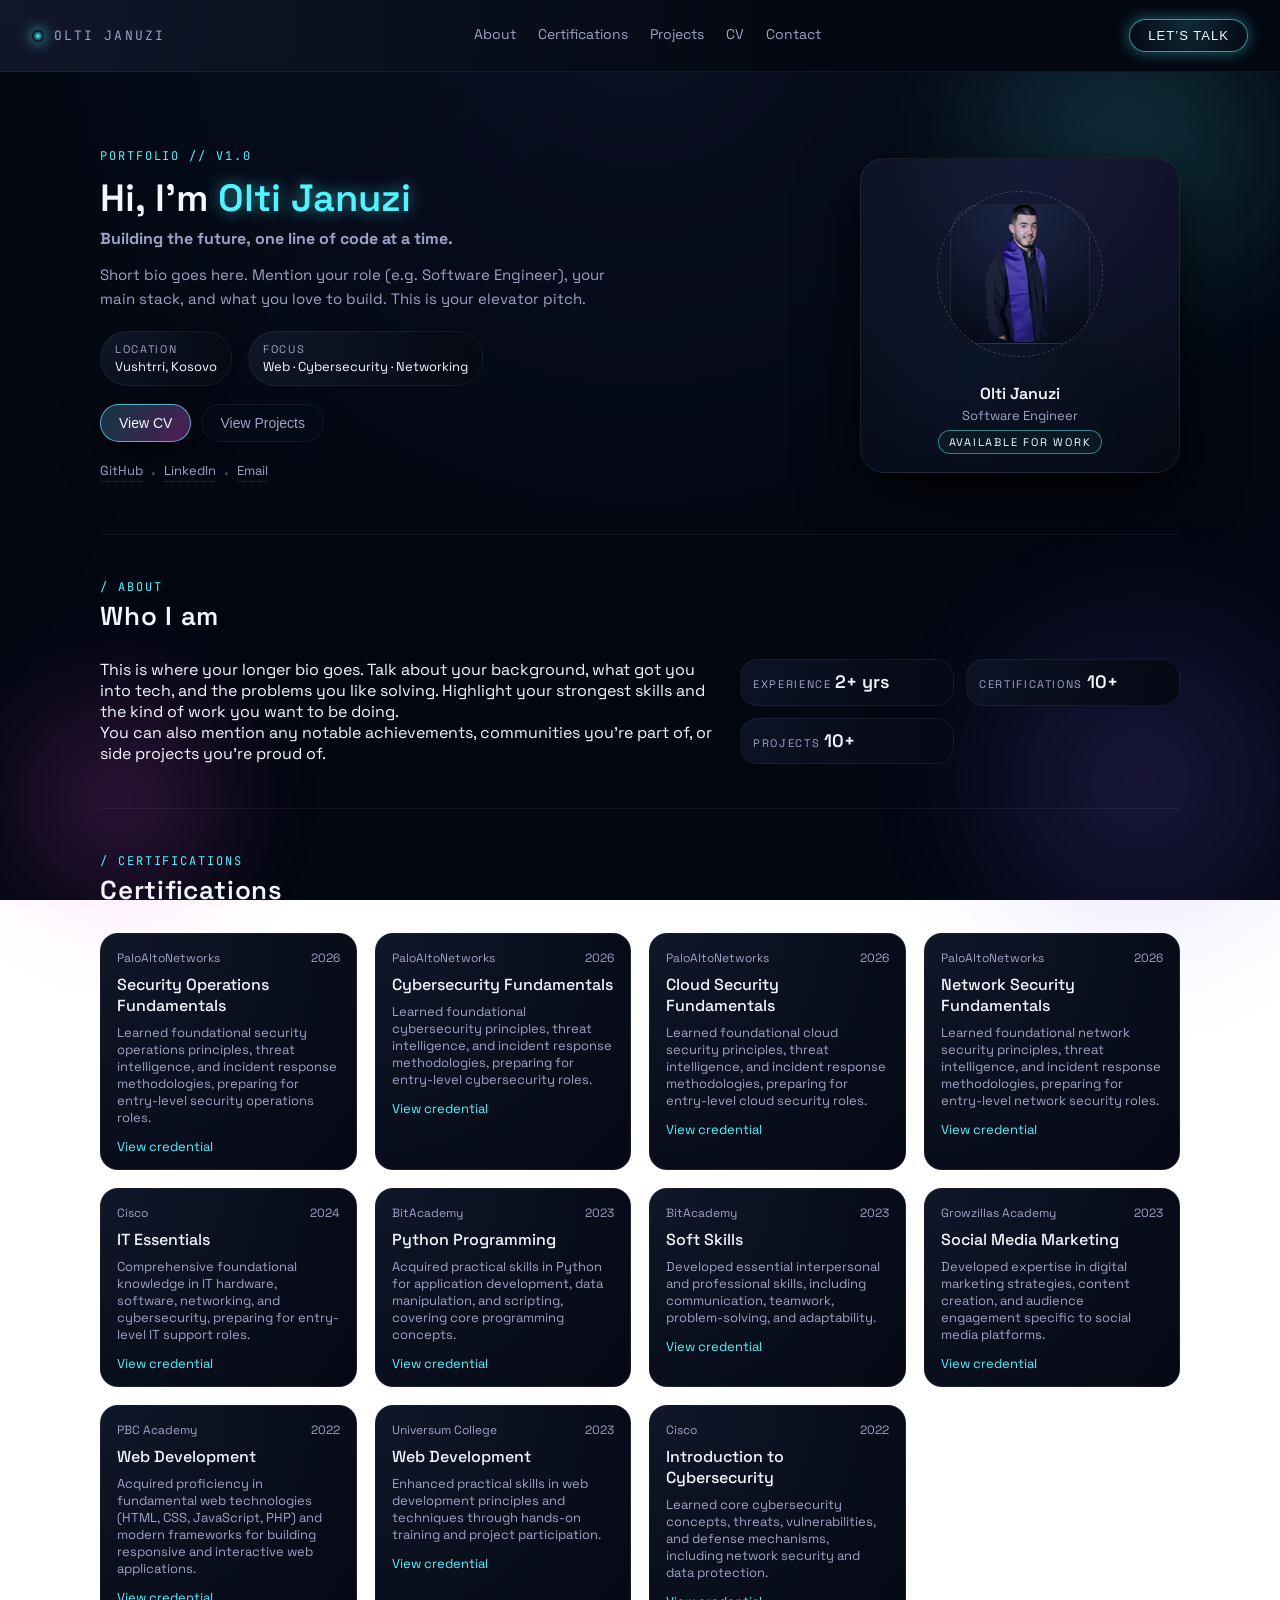
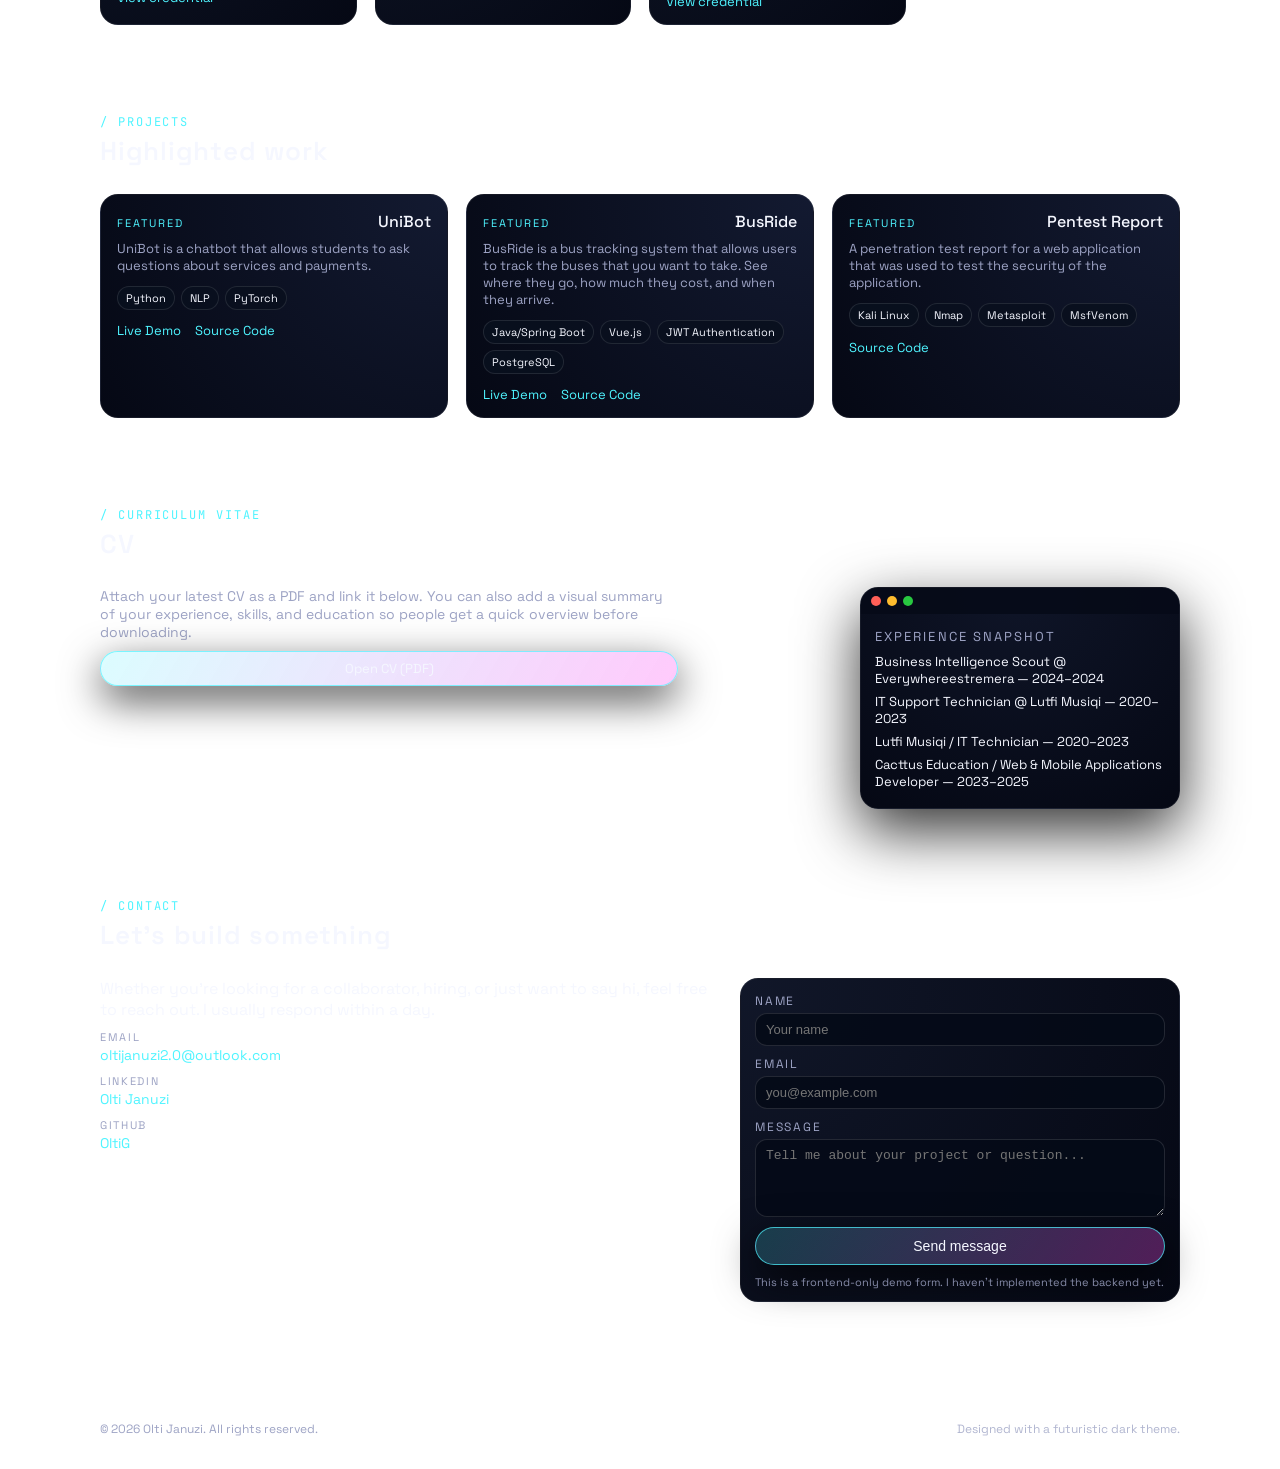
==== Portfolio/index.html @ 31d07fdd "Initial Portfolio" ====
<!DOCTYPE html>
<html lang="en">
  <head>
    <meta charset="UTF-8" />
    <meta name="viewport" content="width=device-width, initial-scale=1.0" />
    <title>Olti Januzi • Portfolio</title>
    <link rel="stylesheet" href="styles.css" />
    <link rel="preconnect" href="https://fonts.googleapis.com" />
    <link rel="preconnect" href="https://fonts.gstatic.com" crossorigin />
    <link
      href="https://fonts.googleapis.com/css2?family=Space+Grotesk:wght@400;500;700&family=JetBrains+Mono:wght@400;600&display=swap"
      rel="stylesheet"
    />
  </head>
  <body>
    <div class="glow-orbit glow-orbit--one"></div>
    <div class="glow-orbit glow-orbit--two"></div>
    <div class="glow-orbit glow-orbit--three"></div>

    <header class="nav">
      <div class="nav__brand">
        <span class="nav__logo-dot"></span>
        <span class="nav__logo-text">Olti Januzi</span>
      </div>
      <nav class="nav__links">
        <a href="#about">About</a>
        <a href="#certifications">Certifications</a>
        <a href="#projects">Projects</a>
        <a href="#cv">CV</a>
        <a href="#contact">Contact</a>
      </nav>
      <button class="nav__cta" onclick="scrollToSection('contact')">
        Let’s talk
      </button>
    </header>

    <main>
      <section id="hero" class="section hero">
        <div class="hero__content">
          <p class="hero__eyebrow">PORTFOLIO  //  v1.0</p>
          <h1 class="hero__title">
            <span class="hero__title-main">Hi, I’m <span class="accent">Olti Januzi</span></span>
            <span class="hero__title-sub">Building the future, one line of code at a time.</span>
          </h1>
          <p class="hero__text">
            Short bio goes here. Mention your role (e.g. Software Engineer), your main stack,
            and what you love to build. This is your elevator pitch.
          </p>

          <div class="hero__meta">
            <div class="hero__meta-item">
              <span class="label">Location</span>
              <span class="value">Vushtrri, Kosovo</span>
            </div>
            <div class="hero__meta-item">
              <span class="label">Focus</span>
              <span class="value">Web · Cybersecurity · Networking</span>
            </div>
          </div>

          <div class="hero__actions">
            <button class="btn btn--primary" onclick="scrollToSection('cv')">
              View CV
            </button>
            <button class="btn btn--ghost" onclick="scrollToSection('projects')">
              View Projects
            </button>
          </div>

          <div class="hero__links">
            <a href="https://github.com/OltiG" target="_blank" rel="noreferrer">
              GitHub
            </a>
            <span class="divider">•</span>
            <a href="https://linkedin.com/in/olti-januzi" target="_blank" rel="noreferrer">
              LinkedIn
            </a>
            <span class="divider">•</span>
            <a href="mailto:oltijanuzi2.0@outlook.com">Email</a>
          </div>
        </div>

        <aside class="hero__profile">
          <div class="profile-card">
            <div class="profile-card__frame">
              <div class="profile-card__img" id="profileImage">
                <img src="./assets/PrfPic-removebg-preview.png" alt="Olti Januzi" />
              </div>
              <div class="profile-card__ring profile-card__ring--outer"></div>
              <!-- <div class="profile-card__ring profile-card__ring--inner"></div> -->
            </div>
            <div class="profile-card__info">
              <p class="profile-card__name">Olti Januzi</p>
              <p class="profile-card__role">Software Engineer</p>
              <p class="profile-card__tag">Available for work</p>
            </div>
          </div>
        </aside>
      </section>

      <section id="about" class="section section--border">
        <div class="section__header">
          <p class="section__eyebrow">/ about</p>
          <h2>Who I am</h2>
        </div>
        <div class="grid grid--two">
          <div>
            <p>
              This is where your longer bio goes. Talk about your background, what got you
              into tech, and the problems you like solving. Highlight your strongest skills
              and the kind of work you want to be doing.
            </p>
            <p>
              You can also mention any notable achievements, communities you’re part of,
              or side projects you’re proud of.
            </p>
          </div>
          <div class="about__stats">
            <div class="stat-card">
              <span class="stat-card__label">Experience</span>
              <span class="stat-card__value">2+ yrs</span>
            </div>
            <div class="stat-card">
              <span class="stat-card__label">Certifications</span>
              <span class="stat-card__value">10+</span>
            </div>
            <div class="stat-card">
              <span class="stat-card__label">Projects</span>
              <span class="stat-card__value">10+</span>
            </div>
          </div>
        </div>
      </section>

      <section id="certifications" class="section section--border">
        <div class="section__header">
          <p class="section__eyebrow">/ certifications</p>
          <h2>Certifications</h2>
        </div>
        <div class="cert-grid">
          <article class="cert-card">
            <div class="cert-card__meta">
              <p class="cert-card__provider">PaloAltoNetworks</p>
              <p class="cert-card__date">2026</p>
            </div>
            <h3 class="cert-card__title">Security Operations Fundamentals</h3>
            <p class="cert-card__desc">
              Learned foundational security operations principles, threat intelligence, and incident response methodologies, 
              preparing for entry-level security operations roles.             </p>
            <a href="https://www.credly.com/badges/3a771171-7d0f-480e-9e2d-10430572634a/public_url" class="cert-card__link" target="_blank" rel="noreferrer">
              View credential
            </a>
          </article>
          <article class="cert-card">
            <div class="cert-card__meta">
              <p class="cert-card__provider">PaloAltoNetworks</p>
              <p class="cert-card__date">2026</p>
            </div>
            <h3 class="cert-card__title">Cybersecurity Fundamentals</h3>
            <p class="cert-card__desc">
              Learned foundational cybersecurity principles, threat intelligence, and incident response methodologies, 
              preparing for entry-level cybersecurity roles.             </p>
            <a href="https://www.credly.com/badges/3a771171-7d0f-480e-9e2d-10430572634a/public_url" class="cert-card__link" target="_blank" rel="noreferrer">
              View credential
            </a>
          </article>
          <article class="cert-card">
            <div class="cert-card__meta">
              <p class="cert-card__provider">PaloAltoNetworks</p>
              <p class="cert-card__date">2026</p>
            </div>
            <h3 class="cert-card__title">Cloud Security Fundamentals</h3>
            <p class="cert-card__desc">
              Learned foundational cloud security principles, threat intelligence, and incident response methodologies, 
              preparing for entry-level cloud security roles.             </p>
            <a href="https://www.credly.com/badges/3a771171-7d0f-480e-9e2d-10430572634a/public_url" class="cert-card__link" target="_blank" rel="noreferrer">
              View credential
            </a>
          </article>
          <article class="cert-card">
            <div class="cert-card__meta">
              <p class="cert-card__provider">PaloAltoNetworks</p>
              <p class="cert-card__date">2026</p>
            </div>
            <h3 class="cert-card__title">Network Security Fundamentals</h3>
            <p class="cert-card__desc">
              Learned foundational network security principles, threat intelligence, and incident response methodologies, 
              preparing for entry-level network security roles.             </p>
            <a href="https://www.credly.com/badges/3a771171-7d0f-480e-9e2d-10430572634a/public_url" class="cert-card__link" target="_blank" rel="noreferrer">
              View credential
            </a>
          </article>
          <article class="cert-card">
            <div class="cert-card__meta">
              <p class="cert-card__provider">Cisco</p>
              <p class="cert-card__date">2024</p>
            </div>
            <h3 class="cert-card__title">IT Essentials</h3>
            <p class="cert-card__desc">
              Comprehensive foundational knowledge in IT hardware, software, networking, and 
              cybersecurity, preparing for entry-level IT support roles.             </p>
            <a href="https://www.credly.com/badges/3a771171-7d0f-480e-9e2d-10430572634a/public_url" class="cert-card__link" target="_blank" rel="noreferrer">
              View credential
            </a>
          </article>

          <article class="cert-card">
            <div class="cert-card__meta">
              <p class="cert-card__provider">BitAcademy</p>
              <p class="cert-card__date">2023</p>
            </div>
            <h3 class="cert-card__title">Python Programming</h3>
            <p class="cert-card__desc">
              Acquired practical skills in Python for application development, data manipulation, and 
              scripting, covering core programming concepts.             </p>
            <a href="https://www.credly.com/badges/3a771171-7d0f-480e-9e2d-10430572634a/public_url" class="cert-card__link" target="_blank" rel="noreferrer">
              View credential
            </a>
          </article>
          
          <article class="cert-card">
            <div class="cert-card__meta">
              <p class="cert-card__provider">BitAcademy</p>
              <p class="cert-card__date">2023</p>
            </div>
            <h3 class="cert-card__title">Soft Skills</h3>
            <p class="cert-card__desc">
              Developed essential interpersonal and professional skills, including communication, 
              teamwork, problem-solving, and adaptability.             </p>
            <a href="https://www.credly.com/badges/3a771171-7d0f-480e-9e2d-10430572634a/public_url" class="cert-card__link" target="_blank" rel="noreferrer">
              View credential
            </a>
          </article>
          <article class="cert-card">
            <div class="cert-card__meta">
              <p class="cert-card__provider">Growzillas Academy</p>
              <p class="cert-card__date">2023</p>
            </div>
            <h3 class="cert-card__title">Social Media Marketing</h3>
            <p class="cert-card__desc">
              Developed expertise in digital marketing strategies, content creation, and audience 
              engagement specific to social media platforms.            </p>
            <a href="https://www.credly.com/badges/3a771171-7d0f-480e-9e2d-10430572634a/public_url" class="cert-card__link" target="_blank" rel="noreferrer">
              View credential
            </a>
          </article>
          <article class="cert-card">
            <div class="cert-card__meta">
              <p class="cert-card__provider">PBC Academy</p>
              <p class="cert-card__date">2022</p>
            </div>
            <h3 class="cert-card__title">Web Development</h3>
            <p class="cert-card__desc">
              Acquired proficiency in fundamental web technologies (HTML, CSS, JavaScript, PHP) and 
              modern frameworks for building responsive and interactive web applications.            </p>
            <a href="https://www.credly.com/badges/3a771171-7d0f-480e-9e2d-10430572634a/public_url" class="cert-card__link" target="_blank" rel="noreferrer">
              View credential
            </a>
          </article>
          <article class="cert-card">
            <div class="cert-card__meta">
              <p class="cert-card__provider">Universum College</p>
              <p class="cert-card__date">2023</p>
            </div>
            <h3 class="cert-card__title">Web Development</h3>
            <p class="cert-card__desc">
              Enhanced practical skills in web development principles and techniques through hands-on 
              training and project participation.             </p>
            <a href="https://www.credly.com/badges/3a771171-7d0f-480e-9e2d-10430572634a/public_url" class="cert-card__link" target="_blank" rel="noreferrer">
              View credential
            </a>
          </article>
          <article class="cert-card">
            <div class="cert-card__meta">
              <p class="cert-card__provider">Cisco</p>
              <p class="cert-card__date">2022</p>
            </div>
            <h3 class="cert-card__title">Introduction to Cybersecurity</h3>
            <p class="cert-card__desc">
              Learned core cybersecurity concepts, threats, vulnerabilities, and defense mechanisms, 
              including network security and data protection.             </p>
            <a href="https://www.credly.com/badges/3a771171-7d0f-480e-9e2d-10430572634a/public_url" class="cert-card__link" target="_blank" rel="noreferrer">
              View credential
            </a>
          </article>
        </div>
      </section>

      <section id="projects" class="section section--border">
        <div class="section__header">
          <p class="section__eyebrow">/ projects</p>
          <h2>Highlighted work</h2>
        </div>
        <div class="project-grid">
          <article class="project-card">
            <div class="project-card__header">
              <p class="project-card__tag">Featured</p>
              <h3 class="project-card__title">UniBot</h3>
            </div>
            <p class="project-card__desc">
              UniBot is a chatbot that allows students to ask questions about services and payments.
            </p>
            <div class="project-card__meta">
              <span class="chip">Python</span>
              <span class="chip">NLP</span>
              <span class="chip">PyTorch</span>
            </div>
            <div class="project-card__links">
              <a href="https://github.com/OltiG/UniBot" target="_blank" rel="noreferrer">Live Demo</a>
              <a href="https://github.com/OltiG/UniBot" target="_blank" rel="noreferrer">Source Code</a>
            </div>
          </article>

          <article class="project-card">
            <div class="project-card__header">
              <p class="project-card__tag">Featured</p>
              <h3 class="project-card__title">BusRide</h3>
            </div>
            <p class="project-card__desc">
              BusRide is a bus tracking system that allows users to track the buses that you want to take. See where they go, how much they cost, and when they arrive.
            </p>
            <div class="project-card__meta">
              <span class="chip">Java/Spring Boot</span>
              <span class="chip">Vue.js</span>
              <span class="chip">JWT Authentication</span>
              <span class="chip">PostgreSQL</span>
            </div>
            <div class="project-card__links">
              <a href="https://github.com/OltiG/BusRide" target="_blank" rel="noreferrer">Live Demo</a>
              <a href="https://github.com/OltiG/BusRide" target="_blank" rel="noreferrer">Source Code</a>
            </div>
          </article>
          <article class="project-card">
            <div class="project-card__header">
              <p class="project-card__tag">Featured</p>
              <h3 class="project-card__title">Pentest Report</h3>
            </div>
            <p class="project-card__desc">
              A penetration test report for a web application that was used to test the security of the application.
            </p>
            <div class="project-card__meta">
              <span class="chip">Kali Linux</span>
              <span class="chip">Nmap</span>
              <span class="chip">Metasploit</span>
              <span class="chip">MsfVenom</span>
            </div>
            <div class="project-card__links">
              <a href="./assets/PenetrationTestReport.pdf" target="_blank" rel="noreferrer">Source Code</a>
            </div>
          </article>
          
        </div>
      </section>

      <section id="cv" class="section section--border">
        <div class="section__header">
          <p class="section__eyebrow">/ curriculum vitae</p>
          <h2>CV</h2>
        </div>
        <div class="cv-layout">
          <div class="cv-layout__summary">
            <p>
              Attach your latest CV as a PDF and link it below. You can also add a visual
              summary of your experience, skills, and education so people get a quick overview
              before downloading.
            </p>
            <a id="cvDownload" href="./assets/Olti_Januzi_CV_EP.pdf" class="btn btn--primary btn--sm" target="_blank" rel="noreferrer">
              Open CV (PDF)
            </a>
            
          </div>
          <div class="cv-layout__preview">
            <div class="cv-preview">
              <div class="cv-preview__header">
                <span class="dot dot--red"></span>
                <span class="dot dot--amber"></span>
                <span class="dot dot--green"></span>
              </div>
              <div class="cv-preview__body">
                <p class="cv-preview__title">Experience Snapshot</p>
                <ul class="cv-preview__list">
                  <li>Business Intelligence Scout @ Everywhereestremera — 2024–2024</li>
                  <li>IT Support Technician @ Lutfi Musiqi — 2020–2023</li>
                  <li>Lutfi Musiqi / IT Technician — 2020–2023</li>
                  <li>Cacttus Education / Web & Mobile Applications Developer — 2023–2025</li>
                </ul>
              </div>
            </div>
          </div>
        </div>
      </section>

      <section id="contact" class="section section--border section--last">
        <div class="section__header">
          <p class="section__eyebrow">/ contact</p>
          <h2>Let’s build something</h2>
        </div>
        <div class="grid grid--two">
          <div>
            <p>
              Whether you’re looking for a collaborator, hiring, or just want to say hi,
              feel free to reach out. I usually respond within a day.
            </p>
            <div class="contact__channel">
              <span class="label">Email</span>
              <a href="mailto:oltijanuzi2.0@outlook.com" class="value">
                oltijanuzi2.0@outlook.com
              </a>
            </div>
            <div class="contact__channel">
              <span class="label">LinkedIn</span>
              <a href="https://linkedin.com/in/olti-januzi" target="_blank" rel="noreferrer" class="value">
                Olti Januzi
              </a>
            </div>
            <div class="contact__channel">
              <span class="label">GitHub</span>
              <a href="https://github.com/OltiG" target="_blank" rel="noreferrer" class="value">
                OltiG
              </a>
            </div>
          </div>
          <form class="contact-form" onsubmit="handleContactSubmit(event)">
            <div class="contact-form__row">
              <label>
                Name
                <input type="text" name="name" placeholder="Your name" required />
              </label>
            </div>
            <div class="contact-form__row">
              <label>
                Email
                <input type="email" name="email" placeholder="you@example.com" required />
              </label>
            </div>
            <div class="contact-form__row">
              <label>
                Message
                <textarea
                  name="message"
                  rows="4"
                  placeholder="Tell me about your project or question..."
                  required
                ></textarea>
              </label>
            </div>
            <button type="submit" class="btn btn--primary btn--full">
              Send message
            </button>
            <p class="contact-form__hint">
              This is a frontend-only demo form. I haven't implemented the backend yet.
            </p>
          </form>
        </div>
      </section>
    </main>

    <footer class="footer">
      <p>© <span id="year"></span> Olti Januzi. All rights reserved.</p>
      <p class="footer__meta">Designed with a futuristic dark theme.</p>
    </footer>

    <script src="main.js"></script>
  </body>
</html>
---- Portfolio/styles.css ----
*,
*::before,
*::after {
  box-sizing: border-box;
  margin: 0;
  padding: 0;
}

:root {
  --bg: #030711;
  --bg-elevated: #050a16;
  --bg-soft: #070d1c;
  --border-subtle: rgba(255, 255, 255, 0.06);
  --border-strong: rgba(255, 255, 255, 0.14);
  --text-main: #f5f7ff;
  --text-soft: #9da3c4;
  --accent: #4ff4ff;
  --accent-soft: rgba(79, 244, 255, 0.22);
  --accent-secondary: #ff4ff4;
  --shadow-soft: 0 22px 60px rgba(0, 0, 0, 0.8);
  --radius-lg: 18px;
  --radius-xl: 24px;
  --radius-full: 999px;
  --nav-height: 72px;
}

html,
body {
  height: 100%;
}

body {
  font-family: "Space Grotesk", system-ui, -apple-system, BlinkMacSystemFont,
    "Segoe UI", sans-serif;
  background: radial-gradient(circle at top, #0b1024 0, #030711 55%)
      fixed,
    radial-gradient(circle at bottom, #060914 0, #030711 60%) fixed;
  color: var(--text-main);
  -webkit-font-smoothing: antialiased;
}

body::before {
  content: "";
  position: fixed;
  inset: 0;
  background-image: linear-gradient(
      120deg,
      rgba(79, 244, 255, 0.08),
      transparent 40%,
      transparent 60%,
      rgba(255, 79, 244, 0.08)
    );
  opacity: 0.9;
  mix-blend-mode: soft-light;
  pointer-events: none;
  z-index: -1;
}

main {
  max-width: 1120px;
  margin: 0 auto;
  padding: calc(var(--nav-height) + 32px) 20px 80px;
}

a {
  color: inherit;
  text-decoration: none;
}

img {
  max-width: 100%;
  display: block;
}

.nav {
  position: fixed;
  top: 0;
  left: 0;
  right: 0;
  height: var(--nav-height);
  display: flex;
  align-items: center;
  justify-content: space-between;
  padding: 0 32px;
  backdrop-filter: blur(18px);
  background: radial-gradient(circle at top left, #11172a 0, #030711 65%);
  border-bottom: 1px solid rgba(255, 255, 255, 0.06);
  z-index: 20;
}

.nav__brand {
  display: flex;
  align-items: center;
  gap: 10px;
  font-family: "JetBrains Mono", monospace;
  font-size: 13px;
  letter-spacing: 0.16em;
  text-transform: uppercase;
  color: var(--text-soft);
}

.nav__logo-dot {
  width: 12px;
  height: 12px;
  border-radius: 999px;
  background: radial-gradient(circle, var(--accent) 0, #081827 60%);
  box-shadow: 0 0 14px rgba(79, 244, 255, 0.9);
}

.nav__links {
  display: flex;
  gap: 22px;
  font-size: 14px;
  color: var(--text-soft);
}

.nav__links a {
  position: relative;
  padding-bottom: 4px;
  transition: color 0.18s ease;
}

.nav__links a::after {
  content: "";
  position: absolute;
  left: 0;
  bottom: 0;
  width: 0;
  height: 1px;
  background: linear-gradient(90deg, var(--accent), var(--accent-secondary));
  transition: width 0.18s ease-out;
}

.nav__links a:hover {
  color: var(--text-main);
}

.nav__links a:hover::after {
  width: 100%;
}

.nav__cta {
  border-radius: var(--radius-full);
  border: 1px solid rgba(79, 244, 255, 0.6);
  background: radial-gradient(circle at top, rgba(79, 244, 255, 0.16), #040814);
  color: var(--text-main);
  padding: 8px 18px;
  font-size: 13px;
  letter-spacing: 0.08em;
  text-transform: uppercase;
  cursor: pointer;
  display: flex;
  align-items: center;
  gap: 6px;
  transition: background 0.18s ease, transform 0.18s ease,
    box-shadow 0.18s ease;
  box-shadow: 0 0 16px rgba(79, 244, 255, 0.4);
}

.nav__cta:hover {
  transform: translateY(-1px);
  box-shadow: 0 0 24px rgba(79, 244, 255, 0.6);
}

.nav__cta:active {
  transform: translateY(0);
  box-shadow: 0 0 12px rgba(79, 244, 255, 0.4);
}

.section {
  padding: 44px 0;
}

.section--border {
  border-top: 1px solid var(--border-subtle);
}

.section--last {
  padding-bottom: 16px;
}

.section__header {
  margin-bottom: 26px;
}

.section__eyebrow {
  font-family: "JetBrains Mono", monospace;
  font-size: 12px;
  letter-spacing: 0.16em;
  text-transform: uppercase;
  color: var(--accent);
  margin-bottom: 4px;
}

.section__header h2 {
  font-size: 26px;
  font-weight: 600;
  letter-spacing: 0.03em;
}

.hero {
  display: grid;
  grid-template-columns: minmax(0, 1.4fr) minmax(0, 1fr);
  gap: 48px;
  align-items: center;
  padding-bottom: 52px;
}

.hero__eyebrow {
  font-family: "JetBrains Mono", monospace;
  font-size: 12px;
  letter-spacing: 0.16em;
  text-transform: uppercase;
  color: var(--accent);
  margin-bottom: 10px;
}

.hero__title {
  display: flex;
  flex-direction: column;
  gap: 6px;
  margin-bottom: 14px;
}

.hero__title-main {
  font-size: clamp(30px, 4vw, 38px);
  font-weight: 600;
}

.hero__title-sub {
  font-size: 16px;
  color: var(--text-soft);
}

.accent {
  color: var(--accent);
  text-shadow: 0 0 16px rgba(79, 244, 255, 0.6);
}

.hero__text {
  font-size: 15px;
  color: var(--text-soft);
  max-width: 540px;
  line-height: 1.6;
}

.hero__meta {
  display: flex;
  flex-wrap: wrap;
  gap: 16px;
  margin: 20px 0 18px;
}

.hero__meta-item {
  padding: 10px 14px;
  border-radius: 999px;
  border: 1px solid var(--border-subtle);
  background: radial-gradient(circle at top left, #101728, #050913);
  display: flex;
  flex-direction: column;
  gap: 2px;
}

.label {
  font-size: 11px;
  text-transform: uppercase;
  letter-spacing: 0.15em;
  color: var(--text-soft);
}

.value {
  font-size: 13px;
}

.hero__actions {
  display: flex;
  flex-wrap: wrap;
  gap: 10px;
}

.btn {
  border-radius: var(--radius-full);
  border: none;
  cursor: pointer;
  font-size: 14px;
  padding: 10px 18px;
  display: inline-flex;
  align-items: center;
  justify-content: center;
  gap: 8px;
  transition: transform 0.16s ease, box-shadow 0.16s ease,
    background 0.16s ease, border-color 0.16s ease;
}

.btn--primary {
  background: linear-gradient(
    120deg,
    rgba(79, 244, 255, 0.2),
    rgba(255, 79, 244, 0.3)
  );
  border: 1px solid rgba(79, 244, 255, 0.7);
  box-shadow: 0 14px 40px rgba(0, 0, 0, 0.7);
  color: var(--text-main);
}

.btn--primary:hover {
  transform: translateY(-1px);
  box-shadow: 0 18px 50px rgba(0, 0, 0, 0.85);
}

.btn--ghost {
  background: rgba(6, 11, 24, 0.8);
  border: 1px solid var(--border-subtle);
  color: var(--text-soft);
}

.btn--ghost:hover {
  border-color: var(--accent-soft);
  color: var(--text-main);
}

.btn--sm {
  padding: 8px 14px;
  font-size: 13px;
}

.btn--full {
  width: 100%;
}

.hero__links {
  display: flex;
  flex-wrap: wrap;
  align-items: center;
  gap: 8px;
  margin-top: 20px;
  font-size: 13px;
  color: var(--text-soft);
}

.hero__links a {
  padding-bottom: 2px;
  border-bottom: 1px dotted rgba(255, 255, 255, 0.18);
}

.hero__links a:hover {
  color: var(--accent);
  border-bottom-style: solid;
}

.hero__links .divider {
  opacity: 0.4;
}

.hero__profile {
  display: flex;
  justify-content: flex-end;
}

.profile-card {
  width: 100%;
  max-width: 320px;
  background: radial-gradient(circle at top, #141b33, #050913);
  border-radius: var(--radius-xl);
  padding: 20px 18px 18px;
  border: 1px solid rgba(255, 255, 255, 0.08);
  box-shadow: var(--shadow-soft);
  position: relative;
  overflow: hidden;
}

.profile-card::before {
  content: "";
  position: absolute;
  inset: -80px;
  background-image: conic-gradient(
    from 220deg,
    rgba(79, 244, 255, 0.18),
    transparent,
    rgba(255, 79, 244, 0.14),
    transparent,
    rgba(79, 244, 255, 0.18)
  );
  opacity: 0.8;
  mix-blend-mode: soft-light;
  pointer-events: none;
}

.profile-card__frame {
  position: relative;
  width: 190px;
  height: 190px;
  margin: 0 auto 14px;
  display: grid;
  place-items: center;
}

.profile-card__img {
  width: 140px;
  height: 140px;
  border-radius: 32px;
  overflow: hidden;
  background: radial-gradient(circle at top, #1c2748, #060915);
  border: 1px solid rgba(255, 255, 255, 0.08);
  display: grid;
  place-items: center;
  font-size: 12px;
  text-align: center;
  color: var(--text-soft);
  padding: 0;
  position: relative;
}

.profile-card__img img {
  width: 100%;
  height: 100%;
  object-fit: cover;
  display: block;
}

.profile-card__img span {
  opacity: 0.7;
  padding: 14px;
}

.profile-card__ring {
  position: absolute;
  border-radius: 999px;
  border: 1px dashed rgba(255, 255, 255, 0.18);
  inset: 12px;
  animation: orbit 15s linear infinite;
}

.profile-card__ring--inner {
  inset: 32px;
  border-style: solid;
  border-color: rgba(79, 244, 255, 0.4);
  animation-duration: 22s;
}

.profile-card__info {
  position: relative;
  text-align: center;
  z-index: 1;
}

.profile-card__name {
  font-weight: 600;
  margin-bottom: 3px;
}

.profile-card__role {
  font-size: 13px;
  color: var(--text-soft);
  margin-bottom: 6px;
}

.profile-card__tag {
  display: inline-flex;
  padding: 4px 10px;
  border-radius: 999px;
  border: 1px solid rgba(79, 244, 255, 0.5);
  background: rgba(10, 26, 36, 0.9);
  font-size: 11px;
  text-transform: uppercase;
  letter-spacing: 0.16em;
}

.grid {
  display: grid;
  gap: 24px;
}

.grid--two {
  grid-template-columns: minmax(0, 1.4fr) minmax(0, 1fr);
}

.about__stats {
  display: grid;
  grid-template-columns: repeat(2, minmax(0, 1fr));
  gap: 12px;
}

.stat-card {
  border-radius: 18px;
  border: 1px solid var(--border-subtle);
  padding: 10px 12px;
  background: radial-gradient(circle at top left, #0d1326, #050814);
}

.stat-card__label {
  font-size: 11px;
  text-transform: uppercase;
  letter-spacing: 0.15em;
  color: var(--text-soft);
}

.stat-card__value {
  font-size: 18px;
  font-weight: 600;
}

.cert-grid {
  display: grid;
  grid-template-columns: repeat(auto-fit, minmax(240px, 1fr));
  gap: 18px;
}

.cert-card {
  border-radius: 18px;
  border: 1px solid var(--border-subtle);
  padding: 16px 16px 14px;
  background: radial-gradient(circle at top left, #101729, #050814);
  display: flex;
  flex-direction: column;
  gap: 8px;
}

.cert-card__meta {
  display: flex;
  justify-content: space-between;
  font-size: 12px;
  color: var(--text-soft);
}

.cert-card__title {
  font-size: 16px;
  font-weight: 500;
}

.cert-card__desc {
  font-size: 13px;
  color: var(--text-soft);
}

.cert-card__link {
  margin-top: 4px;
  font-size: 13px;
  color: var(--accent);
}

.cert-card__link:hover {
  text-decoration: underline;
}

.cert-card--placeholder {
  border-style: dashed;
  align-items: center;
  justify-content: center;
  color: var(--text-soft);
  font-size: 13px;
}

.project-grid {
  display: grid;
  grid-template-columns: repeat(auto-fit, minmax(260px, 1fr));
  gap: 18px;
}

.project-card {
  border-radius: 18px;
  border: 1px solid var(--border-subtle);
  padding: 16px 16px 14px;
  background: radial-gradient(circle at top right, #131a31, #050814);
  display: flex;
  flex-direction: column;
  gap: 8px;
}

.project-card__header {
  display: flex;
  justify-content: space-between;
  align-items: baseline;
}

.project-card__tag {
  font-size: 11px;
  text-transform: uppercase;
  letter-spacing: 0.18em;
  color: var(--accent);
}

.project-card__title {
  font-size: 16px;
  font-weight: 500;
}

.project-card__desc {
  font-size: 13px;
  color: var(--text-soft);
}

.project-card__meta {
  display: flex;
  flex-wrap: wrap;
  gap: 6px;
  margin-top: 4px;
}

.chip {
  font-size: 11px;
  border-radius: 999px;
  padding: 4px 8px;
  background: rgba(9, 16, 30, 0.9);
  border: 1px solid rgba(255, 255, 255, 0.1);
}

.project-card__links {
  display: flex;
  gap: 14px;
  font-size: 13px;
  margin-top: 4px;
}

.project-card__links a {
  color: var(--accent);
}

.project-card__links a:hover {
  text-decoration: underline;
}

.project-card--placeholder {
  border-style: dashed;
  align-items: center;
  justify-content: center;
  color: var(--text-soft);
  font-size: 13px;
}

.cv-layout {
  display: grid;
  grid-template-columns: minmax(0, 1.2fr) minmax(0, 1fr);
  gap: 20px;
}

.cv-layout__summary {
  font-size: 14px;
  color: var(--text-soft);
  display: flex;
  flex-direction: column;
  gap: 10px;
}

.cv-layout__hint {
  font-size: 12px;
  color: var(--text-soft);
  opacity: 0.8;
}

.cv-layout__preview {
  display: flex;
  justify-content: flex-end;
}

.cv-preview {
  width: 100%;
  max-width: 320px;
  border-radius: 18px;
  border: 1px solid var(--border-subtle);
  background: radial-gradient(circle at top, #0f1528, #050814);
  box-shadow: var(--shadow-soft);
  overflow: hidden;
}

.cv-preview__header {
  display: flex;
  gap: 6px;
  padding: 8px 10px;
  background: rgba(6, 10, 24, 0.9);
}

.dot {
  width: 10px;
  height: 10px;
  border-radius: 999px;
}

.dot--red {
  background: #ff5f57;
}

.dot--amber {
  background: #febc2e;
}

.dot--green {
  background: #28c840;
}

.cv-preview__body {
  padding: 14px 14px 18px;
}

.cv-preview__title {
  font-size: 13px;
  text-transform: uppercase;
  letter-spacing: 0.16em;
  color: var(--text-soft);
  margin-bottom: 8px;
}

.cv-preview__list {
  list-style: none;
  font-size: 13px;
  color: var(--text-main);
}

.cv-preview__list li + li {
  margin-top: 6px;
}

.contact__channel {
  margin-top: 10px;
  display: flex;
  flex-direction: column;
  gap: 2px;
}

.contact__channel .value {
  font-size: 14px;
  color: var(--accent);
}

.contact__channel .value:hover {
  text-decoration: underline;
}

.contact-form {
  border-radius: 18px;
  border: 1px solid var(--border-subtle);
  padding: 14px 14px 12px;
  background: radial-gradient(circle at top left, #111729, #050814);
  display: flex;
  flex-direction: column;
  gap: 10px;
}

.contact-form__row label {
  font-size: 12px;
  text-transform: uppercase;
  letter-spacing: 0.15em;
  color: var(--text-soft);
  display: flex;
  flex-direction: column;
  gap: 4px;
}

.contact-form input,
.contact-form textarea {
  border-radius: 12px;
  border: 1px solid rgba(255, 255, 255, 0.12);
  padding: 8px 10px;
  font-size: 13px;
  background: rgba(5, 10, 24, 0.9);
  color: var(--text-main);
  outline: none;
}

.contact-form input:focus,
.contact-form textarea:focus {
  border-color: var(--accent);
  box-shadow: 0 0 0 1px rgba(79, 244, 255, 0.4);
}

.contact-form__hint {
  font-size: 11px;
  color: var(--text-soft);
  opacity: 0.85;
}

.footer {
  max-width: 1120px;
  margin: 0 auto;
  padding: 22px 20px 32px;
  border-top: 1px solid var(--border-subtle);
  font-size: 12px;
  color: var(--text-soft);
  display: flex;
  justify-content: space-between;
  gap: 10px;
}

.footer__meta {
  opacity: 0.8;
}

.glow-orbit {
  position: fixed;
  border-radius: 999px;
  filter: blur(36px);
  opacity: 0.18;
  z-index: -1;
}

.glow-orbit--one {
  width: 540px;
  height: 540px;
  background: radial-gradient(circle, var(--accent), transparent 60%);
  top: -120px;
  right: -120px;
}

.glow-orbit--two {
  width: 400px;
  height: 400px;
  background: radial-gradient(circle, var(--accent-secondary), transparent 60%);
  bottom: -100px;
  left: -80px;
}

.glow-orbit--three {
  width: 520px;
  height: 520px;
  background: radial-gradient(circle, #8560ff, transparent 65%);
  bottom: -140px;
  right: -120px;
}

@keyframes orbit {
  from {
    transform: rotate(0deg);
  }
  to {
    transform: rotate(360deg);
  }
}

@media (max-width: 960px) {
  .nav {
    padding-inline: 18px;
    gap: 12px;
  }

  .nav__links {
    display: none;
  }

  main {
    padding-top: calc(var(--nav-height) + 18px);
  }

  .hero {
    grid-template-columns: minmax(0, 1fr);
  }

  .hero__profile {
    order: -1;
    justify-content: flex-start;
  }

  .grid--two {
    grid-template-columns: minmax(0, 1fr);
  }

  .about__stats {
    grid-template-columns: repeat(3, minmax(0, 1fr));
  }

  .cv-layout {
    grid-template-columns: minmax(0, 1fr);
  }

  .cv-layout__preview {
    justify-content: flex-start;
  }

  .footer {
    flex-direction: column;
    align-items: flex-start;
  }
}

@media (max-width: 640px) {
  main {
    padding-inline: 16px;
  }

  .profile-card {
    max-width: 260px;
  }

  .about__stats {
    grid-template-columns: repeat(2, minmax(0, 1fr));
  }
}
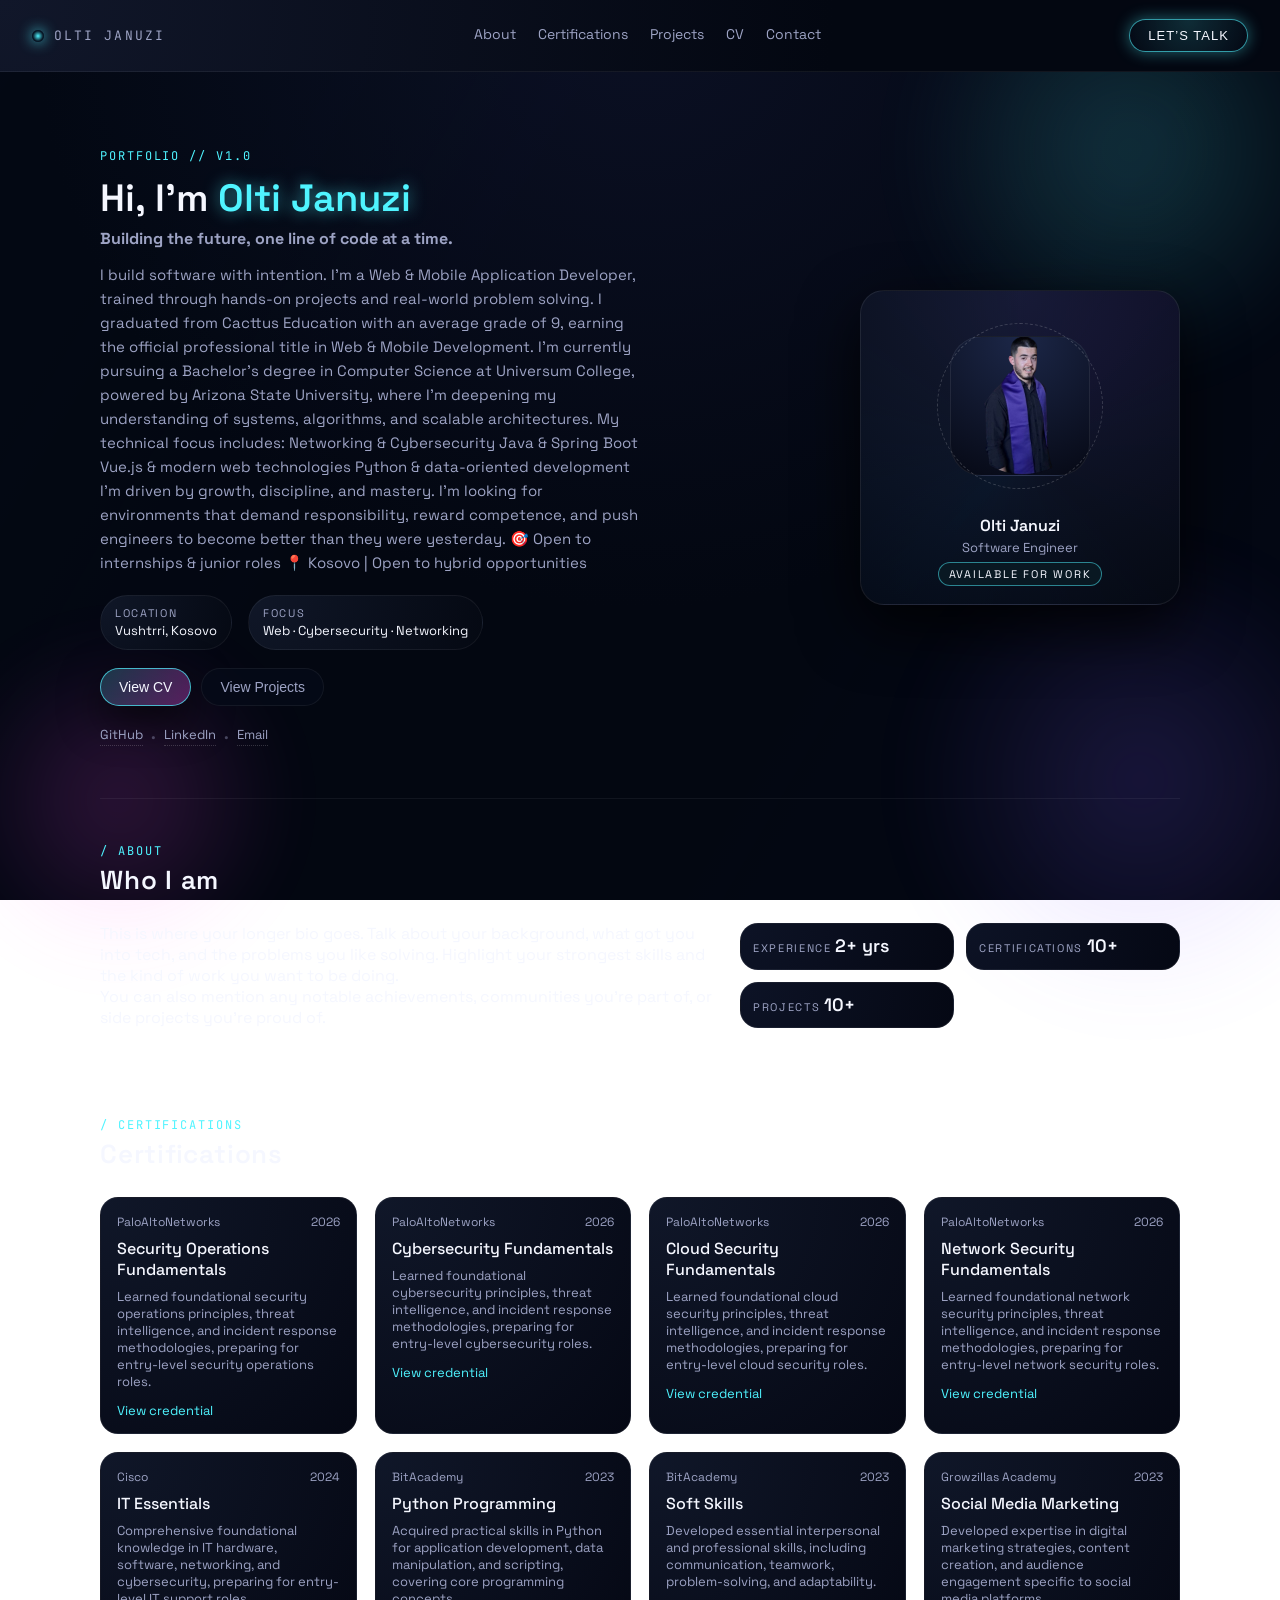
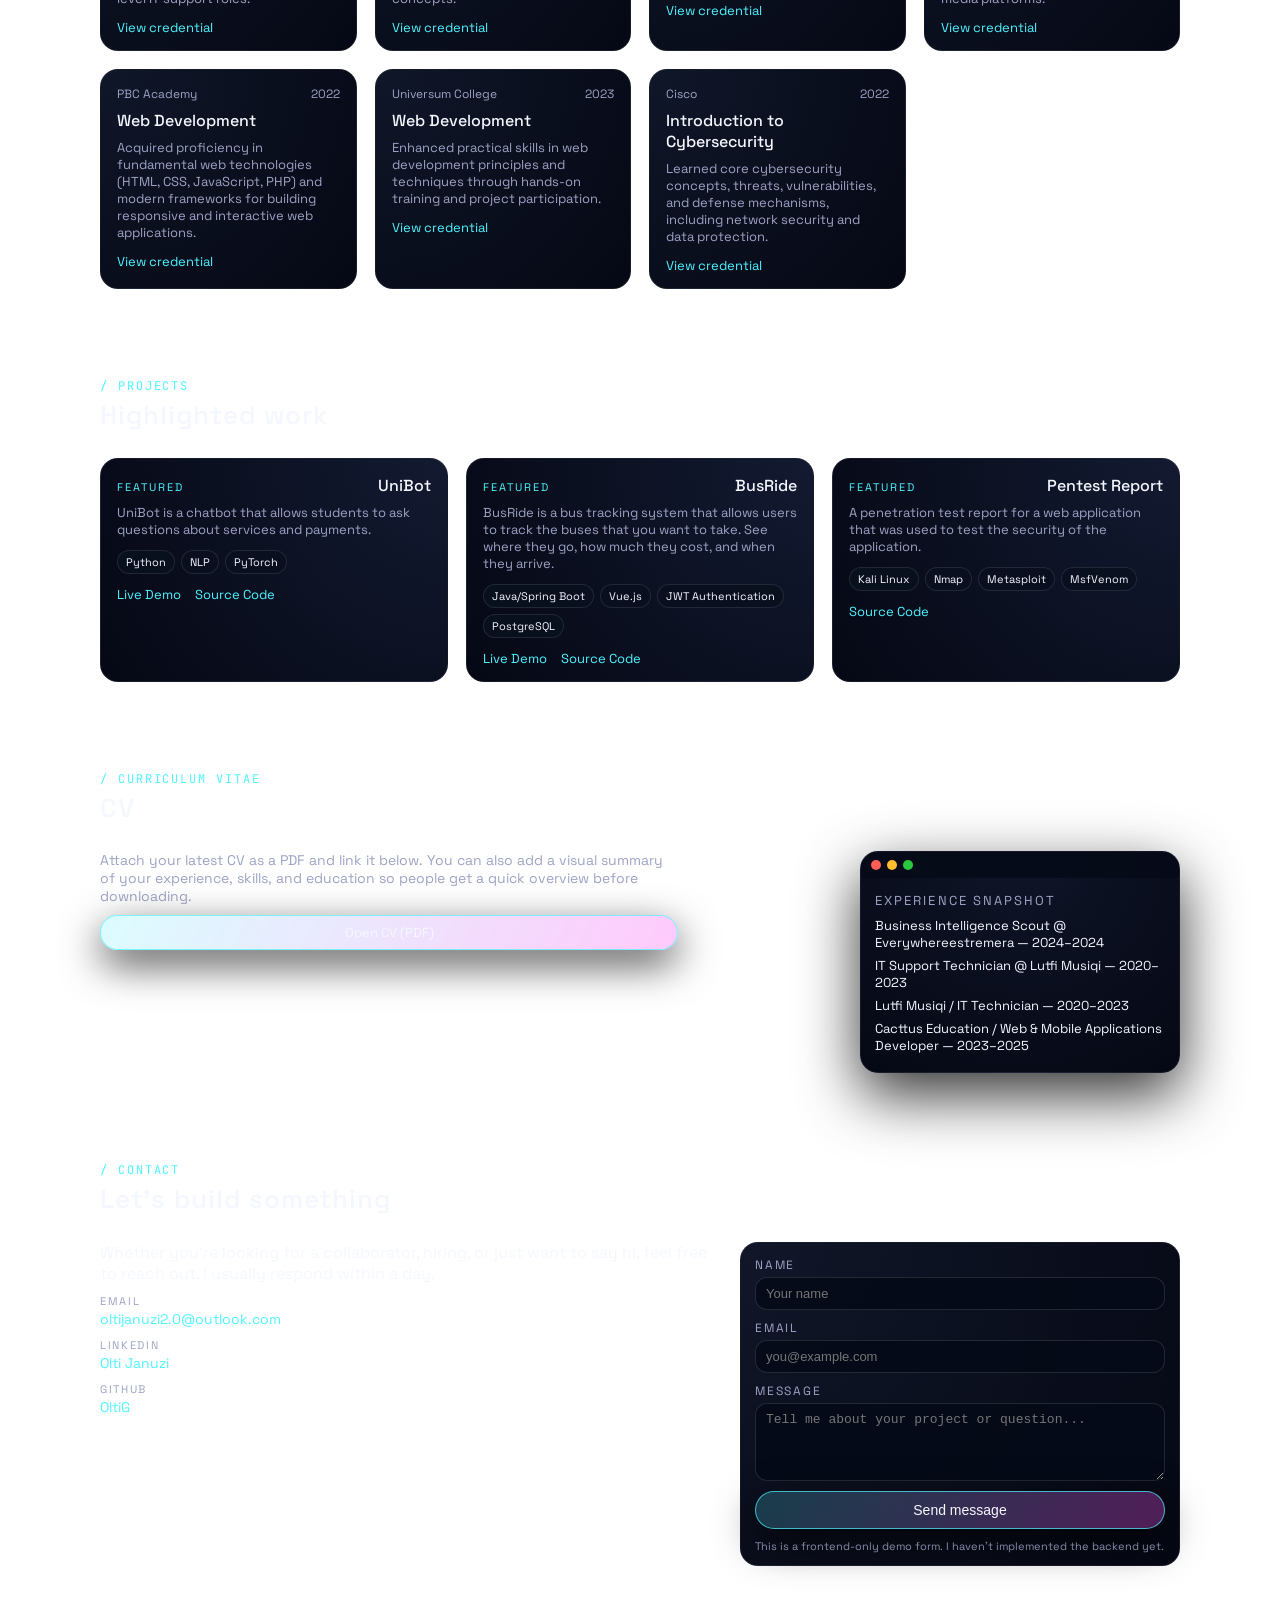
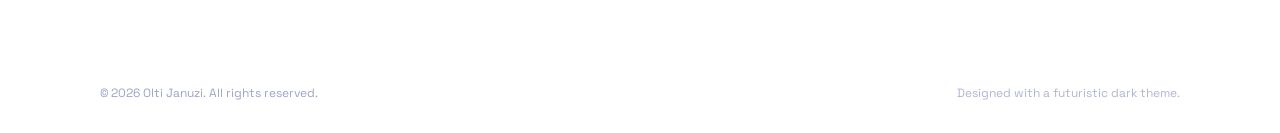
==== commit cd496c2b: "Added bio" ====
--- a/Portfolio/index.html
+++ b/Portfolio/index.html
@@ -43,8 +43,26 @@
             <span class="hero__title-sub">Building the future, one line of code at a time.</span>
           </h1>
           <p class="hero__text">
-            Short bio goes here. Mention your role (e.g. Software Engineer), your main stack,
-            and what you love to build. This is your elevator pitch.
+            I build software with intention.
+
+I’m a Web & Mobile Application Developer, trained through hands-on projects and real-world problem solving. I graduated from Cacttus Education with an average grade of 9, earning the official professional title in Web & Mobile Development.
+
+I’m currently pursuing a Bachelor’s degree in Computer Science at Universum College, powered by Arizona State University, where I’m deepening my understanding of systems, algorithms, and scalable architectures.
+
+My technical focus includes:
+
+Networking & Cybersecurity
+
+Java & Spring Boot
+
+Vue.js & modern web technologies
+
+Python & data-oriented development
+
+I’m driven by growth, discipline, and mastery. I’m looking for environments that demand responsibility, reward competence, and push engineers to become better than they were yesterday.
+
+🎯 Open to internships & junior roles
+📍 Kosovo | Open to hybrid opportunities
           </p>
 
           <div class="hero__meta">
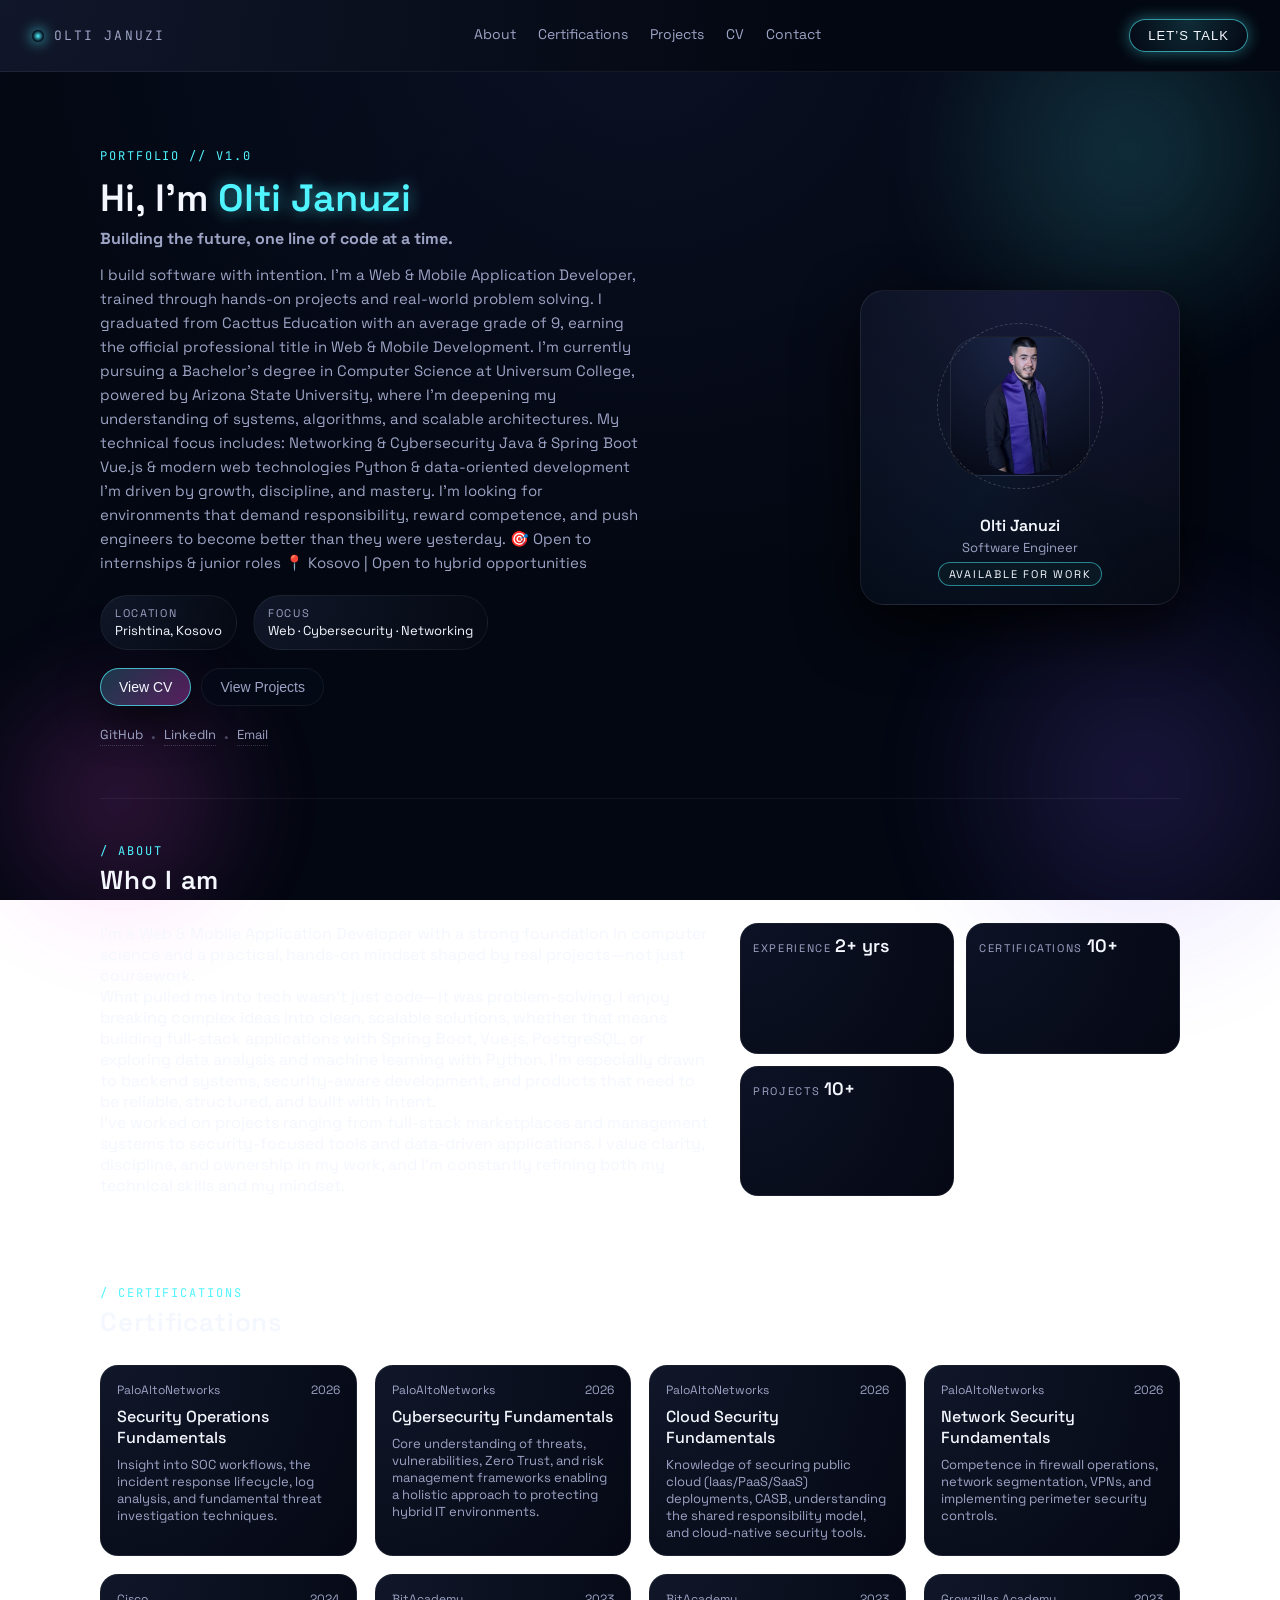
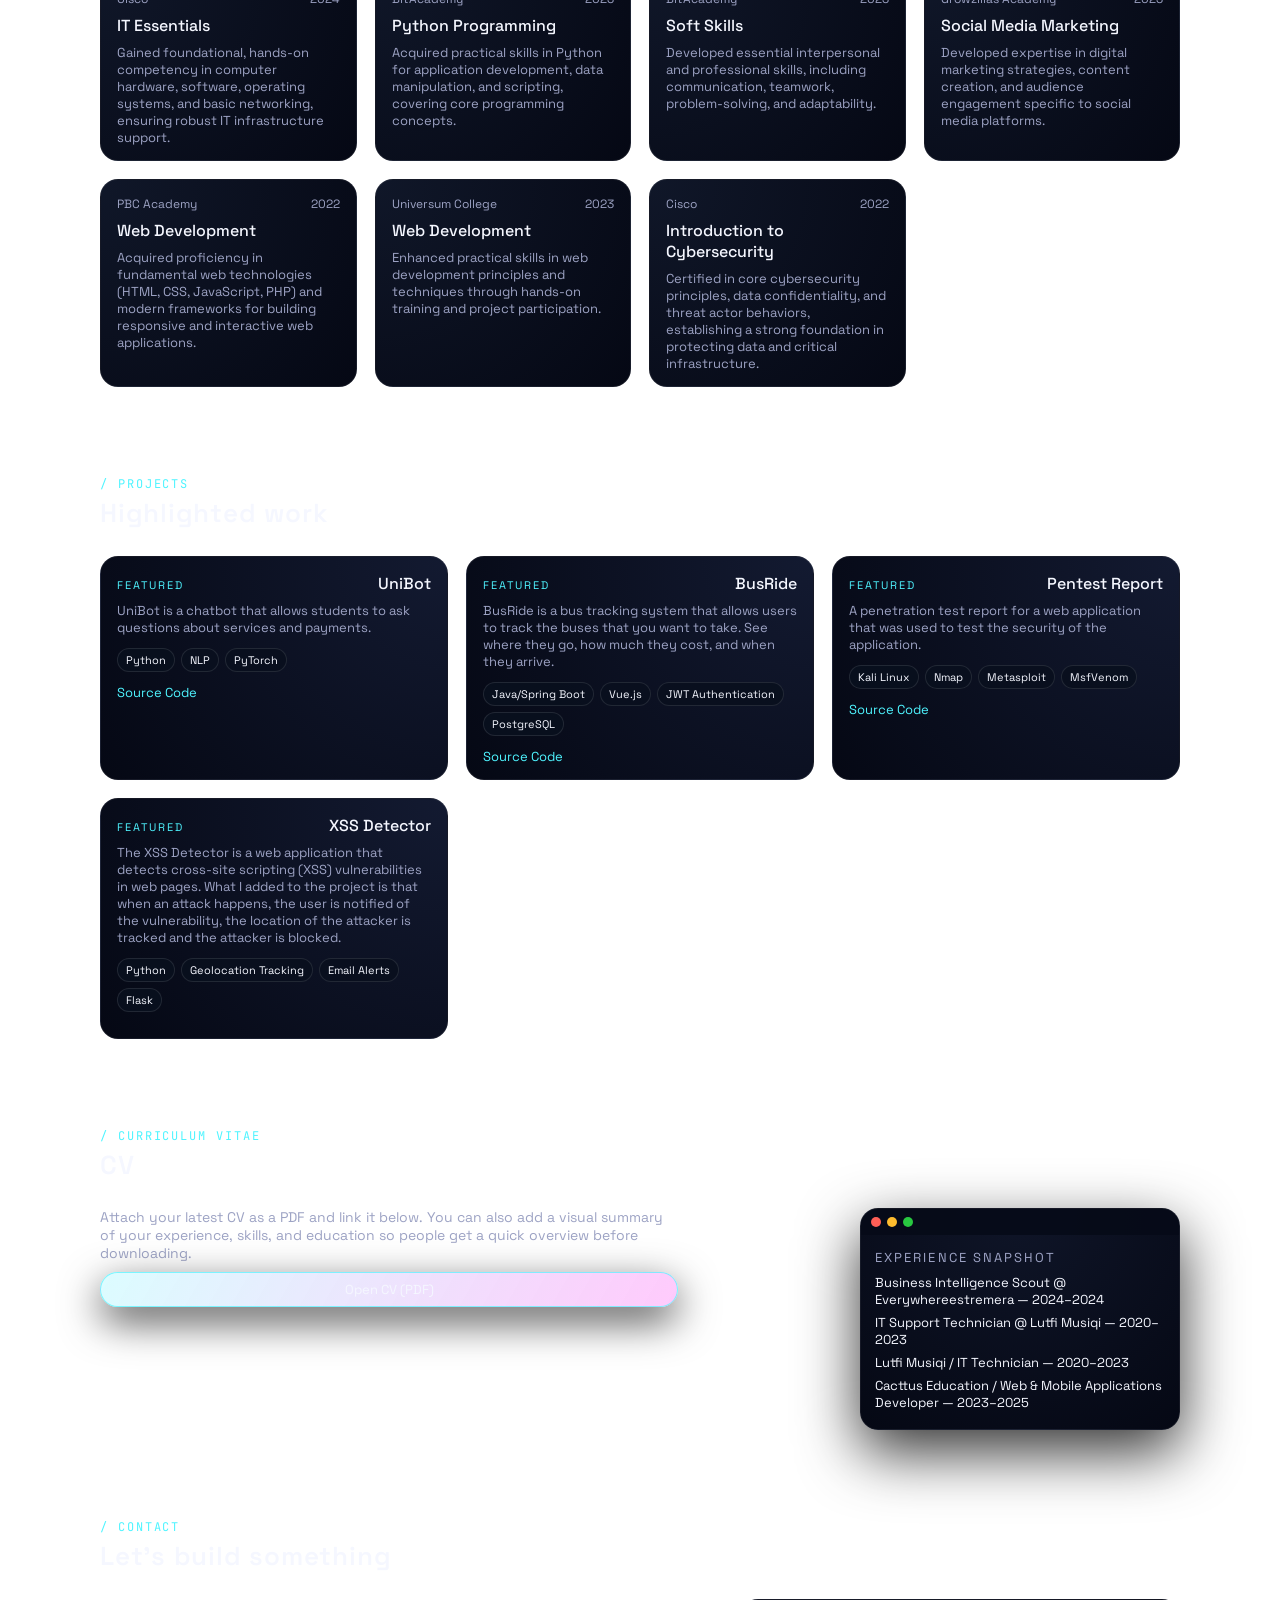
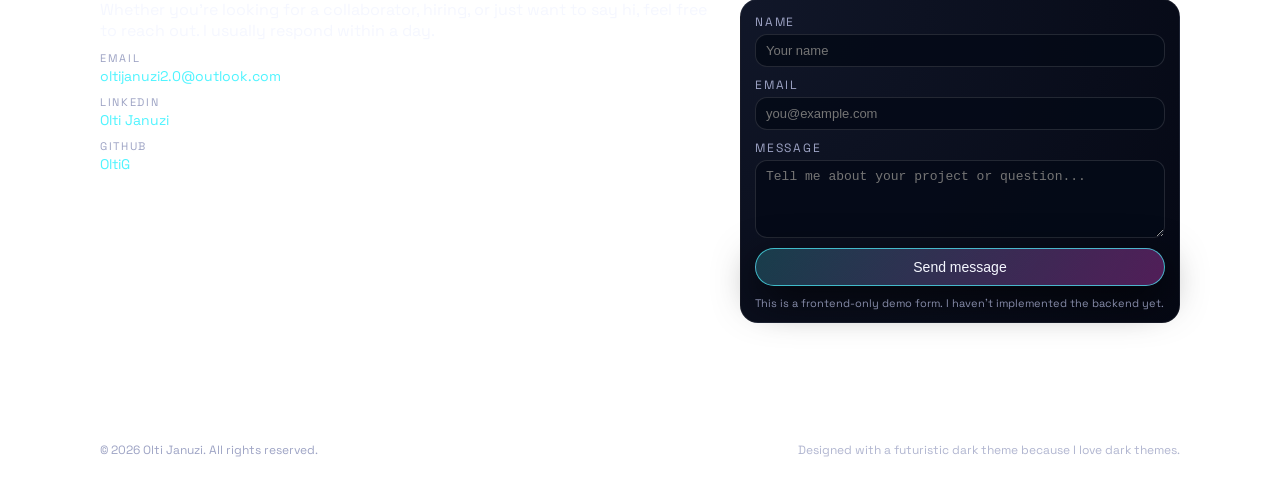
==== commit eb5a2f90: "Updated my bio, certificates so the web is ready to be advertised on LinkedIn" ====
--- a/Portfolio/index.html
+++ b/Portfolio/index.html
@@ -68,7 +68,7 @@
           <div class="hero__meta">
             <div class="hero__meta-item">
               <span class="label">Location</span>
-              <span class="value">Vushtrri, Kosovo</span>
+              <span class="value">Prishtina, Kosovo</span>
             </div>
             <div class="hero__meta-item">
               <span class="label">Focus</span>
@@ -124,13 +124,12 @@
         <div class="grid grid--two">
           <div>
             <p>
-              This is where your longer bio goes. Talk about your background, what got you
-              into tech, and the problems you like solving. Highlight your strongest skills
-              and the kind of work you want to be doing.
+              I’m a Web & Mobile Application Developer with a strong foundation in computer science and a practical, hands-on mindset shaped by real projects—not just coursework.
+              <br>
+              What pulled me into tech wasn’t just code—it was problem-solving. I enjoy breaking complex ideas into clean, scalable solutions, whether that means building full-stack applications with Spring Boot, Vue.js, PostgreSQL, or exploring data analysis and machine learning with Python. I’m especially drawn to backend systems, security-aware development, and products that need to be reliable, structured, and built with intent.
             </p>
             <p>
-              You can also mention any notable achievements, communities you’re part of,
-              or side projects you’re proud of.
+              I’ve worked on projects ranging from full-stack marketplaces and management systems to security-focused tools and data-driven applications. I value clarity, discipline, and ownership in my work, and I’m constantly refining both my technical skills and my mindset.
             </p>
           </div>
           <div class="about__stats">
@@ -163,11 +162,10 @@
             </div>
             <h3 class="cert-card__title">Security Operations Fundamentals</h3>
             <p class="cert-card__desc">
-              Learned foundational security operations principles, threat intelligence, and incident response methodologies, 
-              preparing for entry-level security operations roles.             </p>
-            <a href="https://www.credly.com/badges/3a771171-7d0f-480e-9e2d-10430572634a/public_url" class="cert-card__link" target="_blank" rel="noreferrer">
-              View credential
-            </a>
+              Insight into SOC workflows, the incident response lifecycle, log analysis, and fundamental threat investigation techniques.              </p>
+            <!-- <a href="https://www.credly.com/badges/3a771171-7d0f-480e-9e2d-10430572634a/public_url" class="cert-card__link" target="_blank" rel="noreferrer">
+              View credential
+            </a> -->
           </article>
           <article class="cert-card">
             <div class="cert-card__meta">
@@ -176,11 +174,10 @@
             </div>
             <h3 class="cert-card__title">Cybersecurity Fundamentals</h3>
             <p class="cert-card__desc">
-              Learned foundational cybersecurity principles, threat intelligence, and incident response methodologies, 
-              preparing for entry-level cybersecurity roles.             </p>
-            <a href="https://www.credly.com/badges/3a771171-7d0f-480e-9e2d-10430572634a/public_url" class="cert-card__link" target="_blank" rel="noreferrer">
-              View credential
-            </a>
+              Core understanding of threats, vulnerabilities, Zero Trust, and risk management frameworks enabling a holistic approach to protecting hybrid IT environments. </p>
+            <!-- <a href="https://www.credly.com/badges/3a771171-7d0f-480e-9e2d-10430572634a/public_url" class="cert-card__link" target="_blank" rel="noreferrer">
+              View credential
+            </a> -->
           </article>
           <article class="cert-card">
             <div class="cert-card__meta">
@@ -189,11 +186,10 @@
             </div>
             <h3 class="cert-card__title">Cloud Security Fundamentals</h3>
             <p class="cert-card__desc">
-              Learned foundational cloud security principles, threat intelligence, and incident response methodologies, 
-              preparing for entry-level cloud security roles.             </p>
-            <a href="https://www.credly.com/badges/3a771171-7d0f-480e-9e2d-10430572634a/public_url" class="cert-card__link" target="_blank" rel="noreferrer">
-              View credential
-            </a>
+              Knowledge of securing public cloud (Iaas/PaaS/SaaS) deployments, CASB, understanding the shared responsibility model, and cloud-native security tools. </p>
+            <!-- <a href="https://www.credly.com/badges/3a771171-7d0f-480e-9e2d-10430572634a/public_url" class="cert-card__link" target="_blank" rel="noreferrer">
+              View credential
+            </a> -->
           </article>
           <article class="cert-card">
             <div class="cert-card__meta">
@@ -202,11 +198,10 @@
             </div>
             <h3 class="cert-card__title">Network Security Fundamentals</h3>
             <p class="cert-card__desc">
-              Learned foundational network security principles, threat intelligence, and incident response methodologies, 
-              preparing for entry-level network security roles.             </p>
-            <a href="https://www.credly.com/badges/3a771171-7d0f-480e-9e2d-10430572634a/public_url" class="cert-card__link" target="_blank" rel="noreferrer">
-              View credential
-            </a>
+              Competence in firewall operations, network segmentation, VPNs, and implementing perimeter security controls. </p>
+            <!-- <a href="https://www.credly.com/badges/3a771171-7d0f-480e-9e2d-10430572634a/public_url" class="cert-card__link" target="_blank" rel="noreferrer">
+              View credential
+            </a> -->
           </article>
           <article class="cert-card">
             <div class="cert-card__meta">
@@ -215,11 +210,10 @@
             </div>
             <h3 class="cert-card__title">IT Essentials</h3>
             <p class="cert-card__desc">
-              Comprehensive foundational knowledge in IT hardware, software, networking, and 
-              cybersecurity, preparing for entry-level IT support roles.             </p>
-            <a href="https://www.credly.com/badges/3a771171-7d0f-480e-9e2d-10430572634a/public_url" class="cert-card__link" target="_blank" rel="noreferrer">
-              View credential
-            </a>
+              Gained foundational, hands-on competency in computer hardware, software, operating systems, and basic networking, ensuring robust IT infrastructure support.  </p>
+            <!-- <a href="https://www.credly.com/badges/3a771171-7d0f-480e-9e2d-10430572634a/public_url" class="cert-card__link" target="_blank" rel="noreferrer">
+              View credential
+            </a> -->
           </article>
 
           <article class="cert-card">
@@ -231,9 +225,9 @@
             <p class="cert-card__desc">
               Acquired practical skills in Python for application development, data manipulation, and 
               scripting, covering core programming concepts.             </p>
-            <a href="https://www.credly.com/badges/3a771171-7d0f-480e-9e2d-10430572634a/public_url" class="cert-card__link" target="_blank" rel="noreferrer">
-              View credential
-            </a>
+            <!-- <a href="https://www.credly.com/badges/3a771171-7d0f-480e-9e2d-10430572634a/public_url" class="cert-card__link" target="_blank" rel="noreferrer">
+              View credential
+            </a> -->
           </article>
           
           <article class="cert-card">
@@ -245,9 +239,9 @@
             <p class="cert-card__desc">
               Developed essential interpersonal and professional skills, including communication, 
               teamwork, problem-solving, and adaptability.             </p>
-            <a href="https://www.credly.com/badges/3a771171-7d0f-480e-9e2d-10430572634a/public_url" class="cert-card__link" target="_blank" rel="noreferrer">
-              View credential
-            </a>
+            <!-- <a href="https://www.credly.com/badges/3a771171-7d0f-480e-9e2d-10430572634a/public_url" class="cert-card__link" target="_blank" rel="noreferrer">
+              View credential
+            </a> -->
           </article>
           <article class="cert-card">
             <div class="cert-card__meta">
@@ -258,9 +252,9 @@
             <p class="cert-card__desc">
               Developed expertise in digital marketing strategies, content creation, and audience 
               engagement specific to social media platforms.            </p>
-            <a href="https://www.credly.com/badges/3a771171-7d0f-480e-9e2d-10430572634a/public_url" class="cert-card__link" target="_blank" rel="noreferrer">
-              View credential
-            </a>
+            <!-- <a href="https://www.credly.com/badges/3a771171-7d0f-480e-9e2d-10430572634a/public_url" class="cert-card__link" target="_blank" rel="noreferrer">
+              View credential
+            </a> -->
           </article>
           <article class="cert-card">
             <div class="cert-card__meta">
@@ -271,9 +265,9 @@
             <p class="cert-card__desc">
               Acquired proficiency in fundamental web technologies (HTML, CSS, JavaScript, PHP) and 
               modern frameworks for building responsive and interactive web applications.            </p>
-            <a href="https://www.credly.com/badges/3a771171-7d0f-480e-9e2d-10430572634a/public_url" class="cert-card__link" target="_blank" rel="noreferrer">
-              View credential
-            </a>
+            <!-- <a href="https://www.credly.com/badges/3a771171-7d0f-480e-9e2d-10430572634a/public_url" class="cert-card__link" target="_blank" rel="noreferrer">
+              View credential
+            </a> -->
           </article>
           <article class="cert-card">
             <div class="cert-card__meta">
@@ -284,9 +278,9 @@
             <p class="cert-card__desc">
               Enhanced practical skills in web development principles and techniques through hands-on 
               training and project participation.             </p>
-            <a href="https://www.credly.com/badges/3a771171-7d0f-480e-9e2d-10430572634a/public_url" class="cert-card__link" target="_blank" rel="noreferrer">
-              View credential
-            </a>
+            <!-- <a href="https://www.credly.com/badges/3a771171-7d0f-480e-9e2d-10430572634a/public_url" class="cert-card__link" target="_blank" rel="noreferrer">
+              View credential
+            </a> -->
           </article>
           <article class="cert-card">
             <div class="cert-card__meta">
@@ -295,11 +289,10 @@
             </div>
             <h3 class="cert-card__title">Introduction to Cybersecurity</h3>
             <p class="cert-card__desc">
-              Learned core cybersecurity concepts, threats, vulnerabilities, and defense mechanisms, 
-              including network security and data protection.             </p>
-            <a href="https://www.credly.com/badges/3a771171-7d0f-480e-9e2d-10430572634a/public_url" class="cert-card__link" target="_blank" rel="noreferrer">
-              View credential
-            </a>
+              Certified in core cybersecurity principles, data confidentiality, and threat actor behaviors, establishing a strong foundation in protecting data and critical infrastructure.</p>
+            <!-- <a href="https://www.credly.com/badges/3a771171-7d0f-480e-9e2d-10430572634a/public_url" class="cert-card__link" target="_blank" rel="noreferrer">
+              View credential
+            </a> -->
           </article>
         </div>
       </section>
@@ -324,7 +317,7 @@
               <span class="chip">PyTorch</span>
             </div>
             <div class="project-card__links">
-              <a href="https://github.com/OltiG/UniBot" target="_blank" rel="noreferrer">Live Demo</a>
+              <!-- <a href="https://github.com/OltiG/UniBot" target="_blank" rel="noreferrer">Live Demo</a> -->
               <a href="https://github.com/OltiG/UniBot" target="_blank" rel="noreferrer">Source Code</a>
             </div>
           </article>
@@ -344,7 +337,7 @@
               <span class="chip">PostgreSQL</span>
             </div>
             <div class="project-card__links">
-              <a href="https://github.com/OltiG/BusRide" target="_blank" rel="noreferrer">Live Demo</a>
+              <!-- <a href="https://github.com/OltiG/BusRide" target="_blank" rel="noreferrer">Live Demo</a> -->
               <a href="https://github.com/OltiG/BusRide" target="_blank" rel="noreferrer">Source Code</a>
             </div>
           </article>
@@ -364,6 +357,24 @@
             </div>
             <div class="project-card__links">
               <a href="./assets/PenetrationTestReport.pdf" target="_blank" rel="noreferrer">Source Code</a>
+            </div>
+          </article>
+          <article class="project-card">
+            <div class="project-card__header">
+              <p class="project-card__tag">Featured</p>
+              <h3 class="project-card__title">XSS Detector</h3>
+            </div>
+            <p class="project-card__desc">
+              The XSS Detector is a web application that detects cross-site scripting (XSS) vulnerabilities in web pages. What I added to the project is that when an attack happens, the user is notified of the vulnerability, the location of the attacker is tracked and the attacker is blocked.
+            </p>
+            <div class="project-card__meta">
+              <span class="chip">Python</span>
+              <span class="chip">Geolocation Tracking</span>
+              <span class="chip">Email Alerts</span>
+              <span class="chip">Flask</span>
+            </div>
+            <div class="project-card__links">
+              <!-- <a href="#" target="_blank" rel="noreferrer">Source Code</a> -->
             </div>
           </article>
           
@@ -382,7 +393,7 @@
               summary of your experience, skills, and education so people get a quick overview
               before downloading.
             </p>
-            <a id="cvDownload" href="./assets/Olti_Januzi_CV_EP.pdf" class="btn btn--primary btn--sm" target="_blank" rel="noreferrer">
+            <a id="cvDownload" href="./assets/Olti_Januzi_CV.pdf" class="btn btn--primary btn--sm" target="_blank" rel="noreferrer">
               Open CV (PDF)
             </a>
             
@@ -475,7 +486,7 @@
 
     <footer class="footer">
       <p>© <span id="year"></span> Olti Januzi. All rights reserved.</p>
-      <p class="footer__meta">Designed with a futuristic dark theme.</p>
+      <p class="footer__meta">Designed with a futuristic dark theme because I love dark themes.</p>
     </footer>
 
     <script src="main.js"></script>
